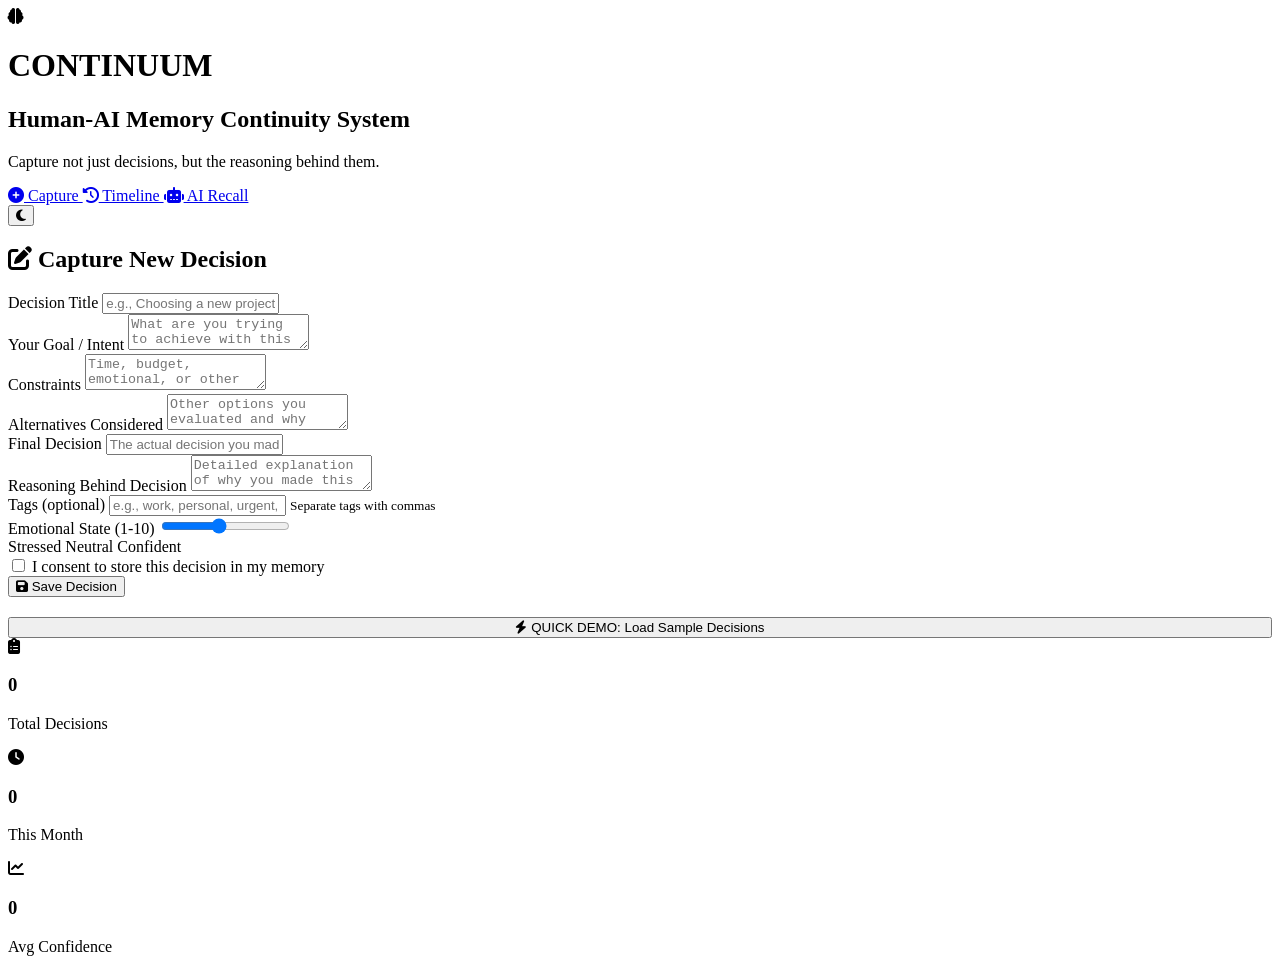
==== index.html @ bffdc9d1 "Add files via upload" ====
<!DOCTYPE html>
<html lang="en">
<head>
    <meta charset="UTF-8">
    <meta name="viewport" content="width=device-width, initial-scale=1.0">
    <title>Continuum – Decision Capture</title>
    <link rel="stylesheet" href="style.css">
    <link rel="stylesheet" href="https://cdnjs.cloudflare.com/ajax/libs/font-awesome/6.4.0/css/all.min.css">
</head>
<body>
    <div class="container">
        <header>
            <div class="logo-container">
                <div class="logo">
                    <i class="fas fa-brain"></i>
                    <div>
                        <h1>CONTINUUM</h1>
                        <h2>Human-AI Memory Continuity System</h2>
                        <p class="subtitle">Capture not just decisions, but the reasoning behind them.</p>
                    </div>
                </div>
            </div>
            <div class="nav-buttons">
                <a href="index.html" class="btn btn-primary active">
                    <i class="fas fa-plus-circle"></i> Capture
                </a>
                <a href="timeline.html" class="btn">
                    <i class="fas fa-history"></i> Timeline
                </a>
                <a href="recall.html" class="btn">
                    <i class="fas fa-robot"></i> AI Recall
                </a>
            </div>
            <div class="mode-toggle">
                <button id="darkModeToggle" class="btn-icon">
                    <i class="fas fa-moon"></i>
                </button>
            </div>
        </header>

        <div class="capture-container">
            <div class="form-section full-width">
                <h2><i class="fas fa-edit"></i> Capture New Decision</h2>
                <form id="decisionForm">
                    <div class="form-group">
                        <label for="title">Decision Title</label>
                        <input type="text" id="title" class="form-control" placeholder="e.g., Choosing a new project framework" required>
                    </div>
                    
                    <div class="form-group">
                        <label for="intent">Your Goal / Intent</label>
                        <textarea id="intent" class="form-control" placeholder="What are you trying to achieve with this decision?" required></textarea>
                    </div>
                    
                    <div class="form-group">
                        <label for="constraints">Constraints</label>
                        <textarea id="constraints" class="form-control" placeholder="Time, budget, emotional, or other limitations" required></textarea>
                    </div>
                    
                    <div class="form-group">
                        <label for="alternatives">Alternatives Considered</label>
                        <textarea id="alternatives" class="form-control" placeholder="Other options you evaluated and why they weren't chosen" required></textarea>
                    </div>
                    
                    <div class="form-group">
                        <label for="finalDecision">Final Decision</label>
                        <input type="text" id="finalDecision" class="form-control" placeholder="The actual decision you made" required>
                    </div>
                    
                    <div class="form-group">
                        <label for="reasoning">Reasoning Behind Decision</label>
                        <textarea id="reasoning" class="form-control" placeholder="Detailed explanation of why you made this choice" required></textarea>
                    </div>
                    
                    <div class="form-group">
                        <label for="tags">Tags (optional)</label>
                        <input type="text" id="tags" class="form-control" placeholder="e.g., work, personal, urgent, strategic">
                        <small>Separate tags with commas</small>
                    </div>
                    
                    <div class="form-group">
                        <label for="emotionalState">Emotional State (1-10)</label>
                        <input type="range" id="emotionalState" min="1" max="10" value="5" class="form-control">
                        <div class="range-labels">
                            <span>Stressed</span>
                            <span>Neutral</span>
                            <span>Confident</span>
                        </div>
                    </div>
                    
                    <div class="form-footer">
                        <div class="consent-checkbox">
                            <input type="checkbox" id="consent" required>
                            <label for="consent">I consent to store this decision in my memory</label>
                        </div>
                        <button type="submit" class="btn btn-primary">
                            <i class="fas fa-save"></i> Save Decision
                        </button>
                    </div>
                </form>
                
                <div class="demo-section" style="margin-top: 20px;">
                    <button type="button" id="demoBtn" class="btn btn-secondary" style="width: 100%;">
                        <i class="fas fa-bolt"></i> QUICK DEMO: Load Sample Decisions
                    </button>
                </div>
            </div>
        </div>

        <div class="quick-stats">
            <div class="stat-card">
                <i class="fas fa-clipboard-list"></i>
                <h3 id="totalDecisions">0</h3>
                <p>Total Decisions</p>
            </div>
            <div class="stat-card">
                <i class="fas fa-clock"></i>
                <h3 id="recentDecisions">0</h3>
                <p>This Month</p>
            </div>
            <div class="stat-card">
                <i class="fas fa-chart-line"></i>
                <h3 id="avgConfidence">0</h3>
                <p>Avg Confidence</p>
            </div>
        </div>
    </div>

    <script src="script.js"></script>
</body>
</html>
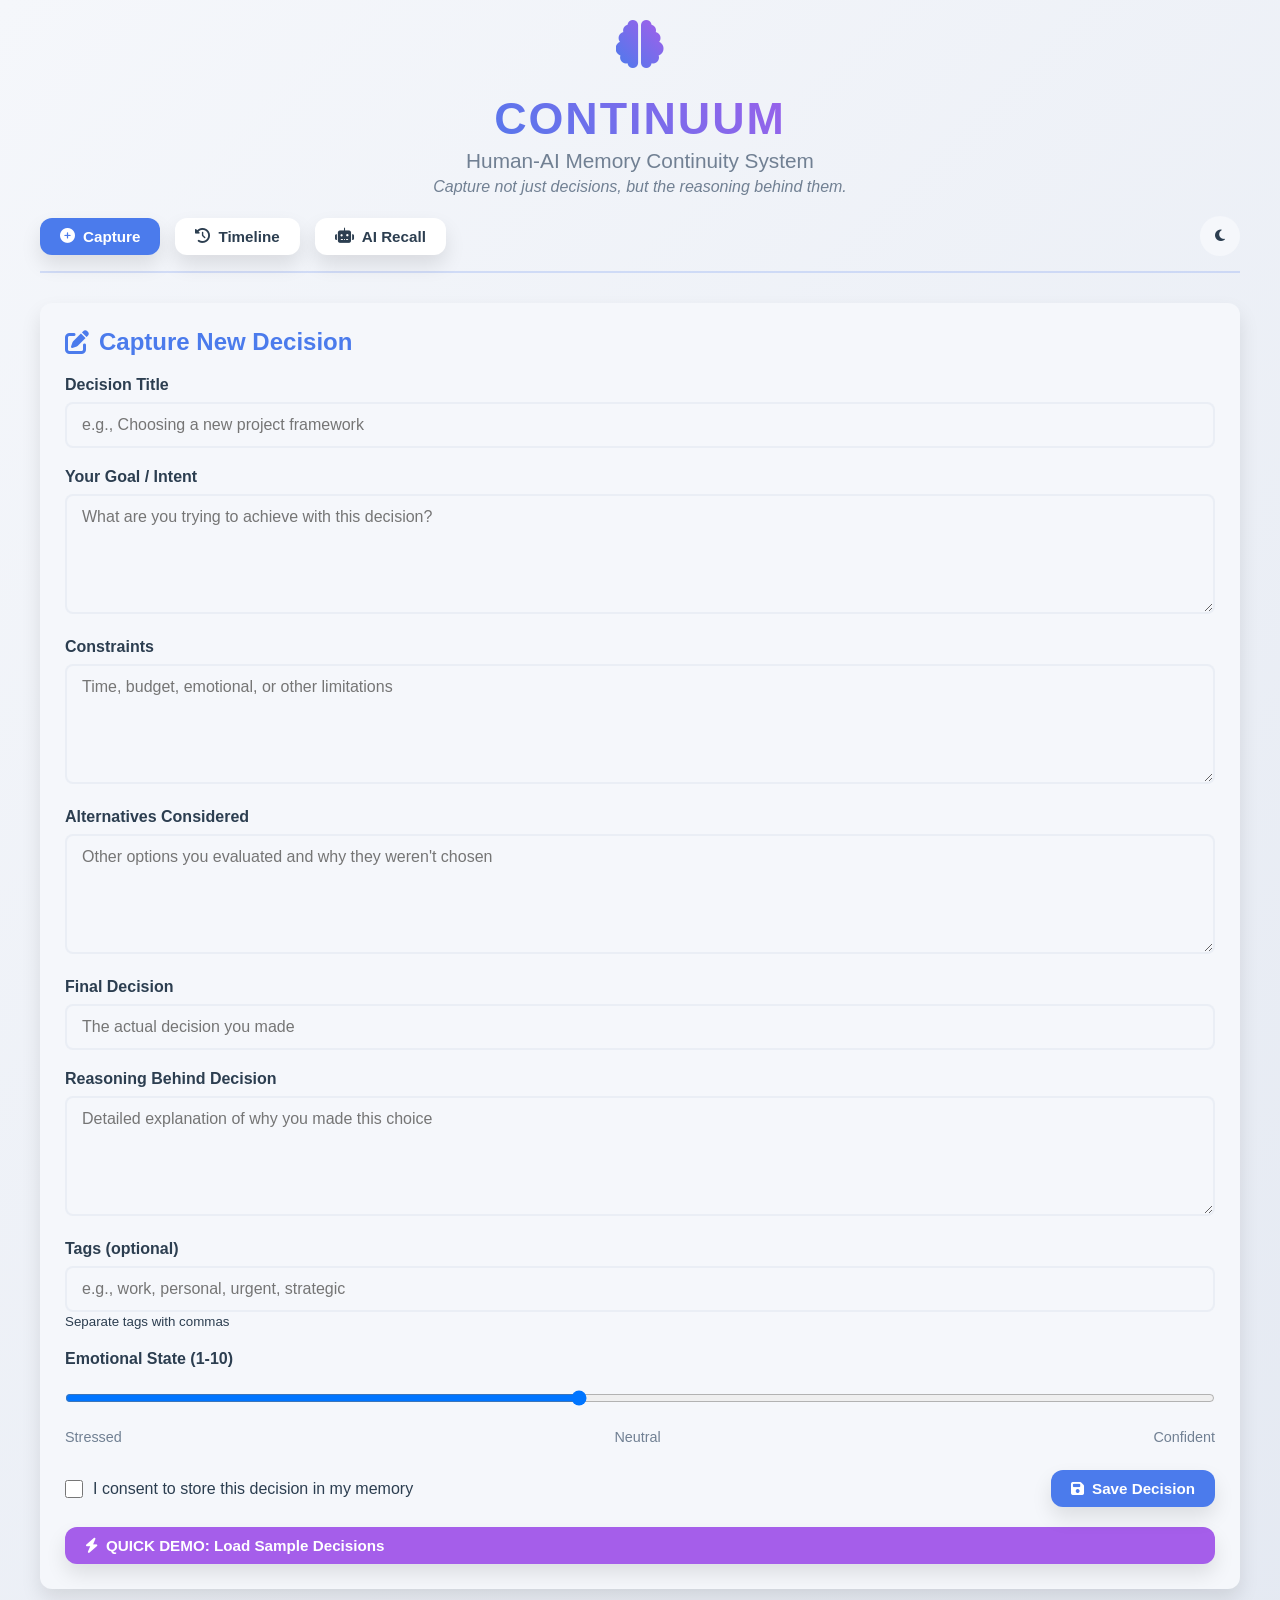
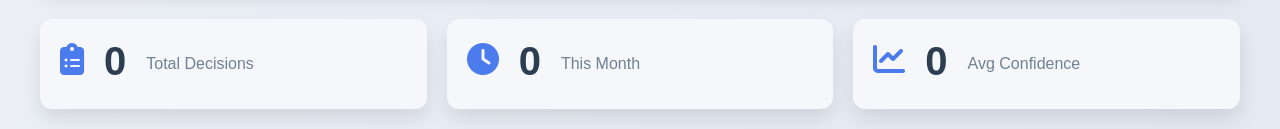
==== commit 1cd2e6bc: "Update index.html" ====
--- a/index.html
+++ b/index.html
@@ -128,4 +128,4 @@
 
     <script src="script.js"></script>
 </body>
-</html>+</html>
--- a/style.css
+++ b/style.css
@@ -0,0 +1,861 @@
+/* style.css */
+:root {
+    --primary: #4b7bec;
+    --primary-dark: #3867d6;
+    --secondary: #a55eea;
+    --success: #20bf6b;
+    --warning: #fa8231;
+    --danger: #eb3b5a;
+    --light: #f5f7fb;
+    --dark: #2c3e50;
+    --gray: #718093;
+    --shadow: 0 10px 20px rgba(0,0,0,0.1);
+    --radius: 12px;
+    --transition: all 0.3s ease;
+}
+
+/* Dark mode variables */
+[data-theme="dark"] {
+    --primary: #6c8eeb;
+    --primary-dark: #5a7ce7;
+    --secondary: #b87af0;
+    --success: #2ed573;
+    --warning: #ff9f43;
+    --danger: #ff6b81;
+    --light: #1e272e;
+    --dark: #f1f2f6;
+    --gray: #808e9b;
+    --shadow: 0 10px 20px rgba(0,0,0,0.3);
+}
+
+* {
+    margin: 0;
+    padding: 0;
+    box-sizing: border-box;
+    font-family: 'Segoe UI', Tahoma, Geneva, Verdana, sans-serif;
+}
+
+body {
+    background: linear-gradient(135deg, #f5f7fb 0%, #e4e9f2 100%);
+    color: var(--dark);
+    min-height: 100vh;
+    padding: 20px;
+    transition: var(--transition);
+}
+
+[data-theme="dark"] body {
+    background: linear-gradient(135deg, #1a1a2e 0%, #16213e 100%);
+}
+
+.container {
+    max-width: 1200px;
+    margin: 0 auto;
+}
+
+/* Header Styles */
+header {
+    display: flex;
+    justify-content: space-between;
+    align-items: center;
+    margin-bottom: 30px;
+    padding-bottom: 15px;
+    border-bottom: 2px solid rgba(75, 123, 236, 0.2);
+    flex-wrap: wrap;
+    position: relative;
+}
+
+.logo-container {
+    display: flex;
+    justify-content: center;
+    width: 100%;
+    margin-bottom: 20px;
+}
+
+.logo {
+    display: flex;
+    align-items: center;
+    gap: 15px;
+    text-align: center;
+    flex-direction: column;
+    max-width: 800px;
+    margin: 0 auto;
+}
+
+.logo i {
+    font-size: 3rem;
+    color: var(--primary);
+    background: linear-gradient(45deg, var(--primary), var(--secondary));
+    -webkit-background-clip: text;
+    -webkit-text-fill-color: transparent;
+    margin-bottom: 10px;
+}
+
+.logo h1 {
+    font-size: 2.8rem;
+    background: linear-gradient(45deg, var(--primary), var(--secondary));
+    -webkit-background-clip: text;
+    -webkit-text-fill-color: transparent;
+    margin-bottom: 5px;
+    letter-spacing: 2px;
+}
+
+.logo h2 {
+    font-size: 1.3rem;
+    color: var(--gray);
+    font-weight: 500;
+    margin-bottom: 5px;
+}
+
+.logo .subtitle {
+    font-size: 1rem;
+    color: var(--gray);
+    margin-top: 5px;
+    font-style: italic;
+}
+
+.nav-buttons {
+    display: flex;
+    gap: 15px;
+    order: 2;
+}
+
+.mode-toggle {
+    margin-left: 10px;
+    order: 3;
+}
+
+/* Button Styles */
+.btn {
+    padding: 10px 20px;
+    border-radius: var(--radius);
+    background: white;
+    border: none;
+    font-weight: 600;
+    cursor: pointer;
+    transition: var(--transition);
+    box-shadow: var(--shadow);
+    display: flex;
+    align-items: center;
+    gap: 8px;
+    text-decoration: none;
+    color: var(--dark);
+    font-size: 0.95rem;
+}
+
+.btn:hover {
+    transform: translateY(-3px);
+    box-shadow: 0 15px 25px rgba(0,0,0,0.15);
+}
+
+.btn-primary {
+    background: var(--primary);
+    color: white;
+}
+
+.btn-secondary {
+    background: var(--secondary);
+    color: white;
+}
+
+.btn.active {
+    background: var(--primary);
+    color: white;
+}
+
+.btn-icon {
+    width: 40px;
+    height: 40px;
+    border-radius: 50%;
+    display: flex;
+    align-items: center;
+    justify-content: center;
+    background: var(--light);
+    color: var(--dark);
+    border: none;
+    cursor: pointer;
+    transition: var(--transition);
+}
+
+.btn-icon:hover {
+    background: var(--primary);
+    color: white;
+}
+
+.delete-btn {
+    background: rgba(235, 59, 90, 0.1);
+    color: var(--danger);
+}
+
+.delete-btn:hover {
+    background: var(--danger);
+    color: white;
+}
+
+/* Form Styles */
+.capture-container {
+    display: grid;
+    grid-template-columns: 1fr;
+    gap: 25px;
+    margin-bottom: 30px;
+}
+
+.form-section {
+    background: var(--light);
+    border-radius: var(--radius);
+    padding: 25px;
+    box-shadow: var(--shadow);
+}
+
+.form-section.full-width {
+    width: 100%;
+}
+
+.form-section h2 {
+    margin-bottom: 20px;
+    color: var(--primary);
+    display: flex;
+    align-items: center;
+    gap: 10px;
+}
+
+.form-group {
+    margin-bottom: 20px;
+}
+
+.form-group label {
+    display: block;
+    margin-bottom: 8px;
+    font-weight: 600;
+    color: var(--dark);
+}
+
+.form-control {
+    width: 100%;
+    padding: 12px 15px;
+    border-radius: 8px;
+    border: 2px solid rgba(224, 230, 240, 0.5);
+    font-size: 1rem;
+    transition: var(--transition);
+    background: var(--light);
+    color: var(--dark);
+}
+
+.form-control:focus {
+    outline: none;
+    border-color: var(--primary);
+    box-shadow: 0 0 0 3px rgba(75, 123, 236, 0.2);
+}
+
+textarea.form-control {
+    min-height: 120px;
+    resize: vertical;
+}
+
+.range-labels {
+    display: flex;
+    justify-content: space-between;
+    margin-top: 5px;
+    font-size: 0.9rem;
+    color: var(--gray);
+}
+
+.form-footer {
+    display: flex;
+    justify-content: space-between;
+    align-items: center;
+    margin-top: 25px;
+}
+
+.consent-checkbox {
+    display: flex;
+    align-items: center;
+    gap: 10px;
+}
+
+.consent-checkbox input {
+    width: 18px;
+    height: 18px;
+}
+
+/* Quick Stats */
+.quick-stats {
+    display: grid;
+    grid-template-columns: repeat(3, 1fr);
+    gap: 20px;
+    margin-top: 30px;
+}
+
+@media (max-width: 768px) {
+    .quick-stats {
+        grid-template-columns: 1fr;
+    }
+}
+
+.quick-stats .stat-card {
+    background: var(--light);
+    border-radius: var(--radius);
+    padding: 20px;
+    text-align: center;
+    box-shadow: var(--shadow);
+}
+
+.quick-stats .stat-card i {
+    font-size: 2rem;
+    color: var(--primary);
+    margin-bottom: 10px;
+}
+
+.quick-stats .stat-card h3 {
+    font-size: 2.5rem;
+    color: var(--dark);
+    margin-bottom: 5px;
+}
+
+.quick-stats .stat-card p {
+    color: var(--gray);
+}
+
+/* Timeline Page Styles */
+.timeline-header {
+    display: flex;
+    justify-content: space-between;
+    align-items: center;
+    margin-bottom: 30px;
+    flex-wrap: wrap;
+    gap: 15px;
+}
+
+@media (max-width: 768px) {
+    .timeline-header {
+        flex-direction: column;
+        align-items: stretch;
+    }
+}
+
+.search-box {
+    display: flex;
+    align-items: center;
+    background: var(--light);
+    padding: 10px 15px;
+    border-radius: 8px;
+    box-shadow: var(--shadow);
+    flex-grow: 1;
+    max-width: 400px;
+}
+
+.search-box i {
+    color: var(--gray);
+    margin-right: 10px;
+}
+
+.search-box input {
+    border: none;
+    outline: none;
+    width: 100%;
+    font-size: 1rem;
+    background: transparent;
+    color: var(--dark);
+}
+
+.filter-controls {
+    display: flex;
+    gap: 15px;
+    align-items: center;
+    flex-wrap: wrap;
+}
+
+.filter-controls select {
+    padding: 10px 15px;
+    border-radius: 8px;
+    border: 2px solid rgba(224, 230, 240, 0.5);
+    background: var(--light);
+    font-weight: 600;
+    min-width: 150px;
+    color: var(--dark);
+}
+
+.stats-summary {
+    display: grid;
+    grid-template-columns: repeat(auto-fit, minmax(200px, 1fr));
+    gap: 20px;
+    margin-bottom: 30px;
+}
+
+.stat-card {
+    background: var(--light);
+    border-radius: var(--radius);
+    padding: 20px;
+    box-shadow: var(--shadow);
+    display: flex;
+    align-items: center;
+    gap: 20px;
+}
+
+.stat-icon {
+    width: 60px;
+    height: 60px;
+    border-radius: 50%;
+    display: flex;
+    align-items: center;
+    justify-content: center;
+    font-size: 1.8rem;
+    color: white;
+}
+
+.stat-icon.total { background: var(--primary); }
+.stat-icon.time { background: var(--warning); }
+.stat-icon.money { background: var(--success); }
+.stat-icon.learning { background: var(--secondary); }
+
+.stat-info h3 {
+    font-size: 2rem;
+    color: var(--dark);
+}
+
+.stat-info p {
+    color: var(--gray);
+    font-size: 0.9rem;
+}
+
+/* Timeline Cards */
+.timeline-cards {
+    display: grid;
+    gap: 20px;
+}
+
+.empty-state {
+    text-align: center;
+    padding: 60px 20px;
+    background: var(--light);
+    border-radius: var(--radius);
+    box-shadow: var(--shadow);
+}
+
+.empty-state i {
+    font-size: 4rem;
+    color: var(--gray);
+    margin-bottom: 20px;
+}
+
+.empty-state h3 {
+    margin-bottom: 10px;
+    color: var(--dark);
+}
+
+.empty-state p {
+    color: var(--gray);
+    margin-bottom: 20px;
+    max-width: 400px;
+    margin-left: auto;
+    margin-right: auto;
+}
+
+.timeline-card {
+    background: var(--light);
+    border-radius: var(--radius);
+    padding: 25px;
+    box-shadow: var(--shadow);
+    position: relative;
+    transition: var(--transition);
+}
+
+.timeline-card:hover {
+    transform: translateY(-5px);
+    box-shadow: 0 15px 30px rgba(0,0,0,0.15);
+}
+
+.timeline-card-header {
+    display: flex;
+    justify-content: space-between;
+    align-items: flex-start;
+    margin-bottom: 15px;
+}
+
+.timeline-card-title {
+    font-size: 1.3rem;
+    color: var(--primary);
+}
+
+.timeline-card-date {
+    background: rgba(245, 247, 251, 0.2);
+    padding: 5px 12px;
+    border-radius: 20px;
+    font-size: 0.9rem;
+    color: var(--gray);
+}
+
+.timeline-card-tags {
+    display: flex;
+    gap: 10px;
+    margin-bottom: 15px;
+    flex-wrap: wrap;
+}
+
+.tag {
+    padding: 5px 12px;
+    border-radius: 20px;
+    font-size: 0.8rem;
+    font-weight: 600;
+    color: white;
+}
+
+.tag.time { background: var(--warning); }
+.tag.money { background: var(--success); }
+.tag.learning { background: var(--secondary); }
+.tag.emotional { background: var(--danger); }
+.tag.work { background: var(--primary); }
+.tag.personal { background: var(--secondary); }
+.tag.urgent { background: var(--danger); }
+.tag.strategic { background: var(--success); }
+.tag.financial { background: #20bf6b; }
+
+.timeline-card-content {
+    display: grid;
+    grid-template-columns: 1fr 1fr;
+    gap: 20px;
+    margin-bottom: 15px;
+}
+
+@media (max-width: 768px) {
+    .timeline-card-content {
+        grid-template-columns: 1fr;
+    }
+}
+
+.timeline-card-section h4 {
+    color: var(--dark);
+    margin-bottom: 8px;
+    display: flex;
+    align-items: center;
+    gap: 8px;
+}
+
+.timeline-card-section p {
+    color: var(--gray);
+    line-height: 1.5;
+}
+
+.timeline-card-actions {
+    display: flex;
+    justify-content: flex-end;
+    gap: 10px;
+    margin-top: 15px;
+}
+
+.pagination {
+    display: flex;
+    justify-content: center;
+    gap: 10px;
+    margin-top: 30px;
+}
+
+.pagination button {
+    padding: 8px 15px;
+    border: 2px solid rgba(224, 230, 240, 0.5);
+    background: var(--light);
+    border-radius: 8px;
+    cursor: pointer;
+    transition: var(--transition);
+    color: var(--dark);
+}
+
+.pagination button.active {
+    background: var(--primary);
+    color: white;
+    border-color: var(--primary);
+}
+
+.pagination button:hover:not(.active) {
+    background: var(--primary);
+    color: white;
+}
+
+/* AI Recall Page Styles */
+.ai-container {
+    display: grid;
+    grid-template-columns: 2fr 1fr;
+    gap: 25px;
+}
+
+@media (max-width: 992px) {
+    .ai-container {
+        grid-template-columns: 1fr;
+    }
+}
+
+.ai-main {
+    background: var(--light);
+    border-radius: var(--radius);
+    padding: 25px;
+    box-shadow: var(--shadow);
+}
+
+.ai-sidebar {
+    background: var(--light);
+    border-radius: var(--radius);
+    padding: 25px;
+    box-shadow: var(--shadow);
+}
+
+.ai-header {
+    text-align: center;
+    margin-bottom: 30px;
+}
+
+.ai-header h2 {
+    font-size: 2rem;
+    margin-bottom: 10px;
+    background: linear-gradient(45deg, var(--primary), var(--secondary));
+    -webkit-background-clip: text;
+    -webkit-text-fill-color: transparent;
+}
+
+.ai-header p {
+    color: var(--gray);
+    font-size: 1.1rem;
+    max-width: 700px;
+    margin: 0 auto;
+}
+
+.ai-action-buttons {
+    display: grid;
+    grid-template-columns: repeat(auto-fit, minmax(200px, 1fr));
+    gap: 15px;
+    margin-bottom: 30px;
+}
+
+@media (max-width: 576px) {
+    .ai-action-buttons {
+        grid-template-columns: 1fr;
+    }
+}
+
+.loading-state {
+    text-align: center;
+    padding: 40px 20px;
+    color: var(--gray);
+}
+
+.loading-state i {
+    font-size: 3rem;
+    margin-bottom: 15px;
+    color: var(--gray);
+}
+
+.ai-output {
+    background: linear-gradient(135deg, rgba(248, 249, 255, 0.1) 0%, rgba(240, 244, 255, 0.1) 100%);
+    border-radius: var(--radius);
+    padding: 25px;
+    min-height: 300px;
+    border-left: 5px solid var(--primary);
+    margin-bottom: 25px;
+}
+
+.ai-output h3 {
+    color: var(--primary);
+    margin-bottom: 15px;
+}
+
+.ai-insight {
+    background: var(--light);
+    border-radius: 8px;
+    padding: 20px;
+    margin-bottom: 15px;
+    border-left: 4px solid var(--success);
+}
+
+.ai-insight.warning {
+    border-left-color: var(--warning);
+}
+
+.ai-insight.danger {
+    border-left-color: var(--danger);
+}
+
+.ai-insight-header {
+    display: flex;
+    justify-content: space-between;
+    align-items: center;
+    margin-bottom: 10px;
+}
+
+.ai-insight-title {
+    font-weight: 600;
+    color: var(--dark);
+}
+
+.ai-insight-confidence {
+    background: rgba(245, 247, 251, 0.2);
+    padding: 3px 10px;
+    border-radius: 15px;
+    font-size: 0.8rem;
+    color: var(--gray);
+}
+
+.ai-insight p {
+    color: var(--gray);
+    line-height: 1.5;
+}
+
+.chart-container {
+    height: 250px;
+    margin-top: 20px;
+    position: relative;
+}
+
+.ai-sidebar h3 {
+    color: var(--primary);
+    margin-bottom: 15px;
+    display: flex;
+    align-items: center;
+    gap: 10px;
+}
+
+#recentDecisionsList {
+    margin-bottom: 25px;
+}
+
+.recent-decision {
+    background: rgba(245, 247, 251, 0.2);
+    padding: 15px;
+    border-radius: 8px;
+    margin-bottom: 10px;
+    border-left: 3px solid var(--primary);
+}
+
+.recent-decision h4 {
+    color: var(--dark);
+    margin-bottom: 5px;
+}
+
+.recent-decision p {
+    color: var(--gray);
+    font-size: 0.9rem;
+}
+
+.ai-tips .tip {
+    background: rgba(245, 247, 251, 0.2);
+    padding: 15px;
+    border-radius: 8px;
+    margin-bottom: 10px;
+}
+
+.ai-tips .tip p {
+    color: var(--gray);
+    font-size: 0.9rem;
+}
+
+/* Notification */
+.notification {
+    position: fixed;
+    top: 20px;
+    right: 20px;
+    padding: 15px 20px;
+    border-radius: 8px;
+    color: white;
+    font-weight: 600;
+    box-shadow: 0 5px 15px rgba(0,0,0,0.2);
+    z-index: 1000;
+    display: flex;
+    justify-content: space-between;
+    align-items: center;
+    min-width: 300px;
+    max-width: 400px;
+    animation: slideIn 0.3s ease;
+}
+
+.notification.info { background: var(--primary); }
+.notification.success { background: var(--success); }
+.notification.warning { background: var(--warning); }
+.notification.danger { background: var(--danger); }
+
+.notification button {
+    background: none;
+    border: none;
+    color: white;
+    font-size: 1.5rem;
+    cursor: pointer;
+    margin-left: 15px;
+}
+
+@keyframes slideIn {
+    from { transform: translateX(100%); opacity: 0; }
+    to { transform: translateX(0); opacity: 1; }
+}
+
+/* Responsive Design */
+@media (max-width: 768px) {
+    header {
+        flex-direction: column;
+        gap: 20px;
+        text-align: center;
+    }
+    
+    .logo-container {
+        order: 1;
+        margin-bottom: 15px;
+    }
+    
+    .nav-buttons {
+        order: 2;
+        width: 100%;
+        justify-content: center;
+        flex-wrap: wrap;
+        margin-bottom: 10px;
+    }
+    
+    .mode-toggle {
+        order: 3;
+    }
+    
+    .logo {
+        flex-direction: column;
+        text-align: center;
+        gap: 10px;
+    }
+    
+    .logo h1 {
+        font-size: 2.2rem;
+    }
+    
+    .logo h2 {
+        font-size: 1.1rem;
+    }
+    
+    .stats-summary {
+        grid-template-columns: repeat(2, 1fr);
+    }
+    
+    .search-box {
+        max-width: 100%;
+    }
+}
+
+@media (max-width: 576px) {
+    .stats-summary {
+        grid-template-columns: 1fr;
+    }
+    
+    .btn {
+        padding: 8px 15px;
+        font-size: 0.9rem;
+    }
+    
+    .form-footer {
+        flex-direction: column;
+        gap: 15px;
+        align-items: stretch;
+    }
+    
+    .consent-checkbox {
+        justify-content: center;
+    }
+    
+    .logo h1 {
+        font-size: 1.8rem;
+    }
+    
+    .logo h2 {
+        font-size: 1rem;
+    }
+}
